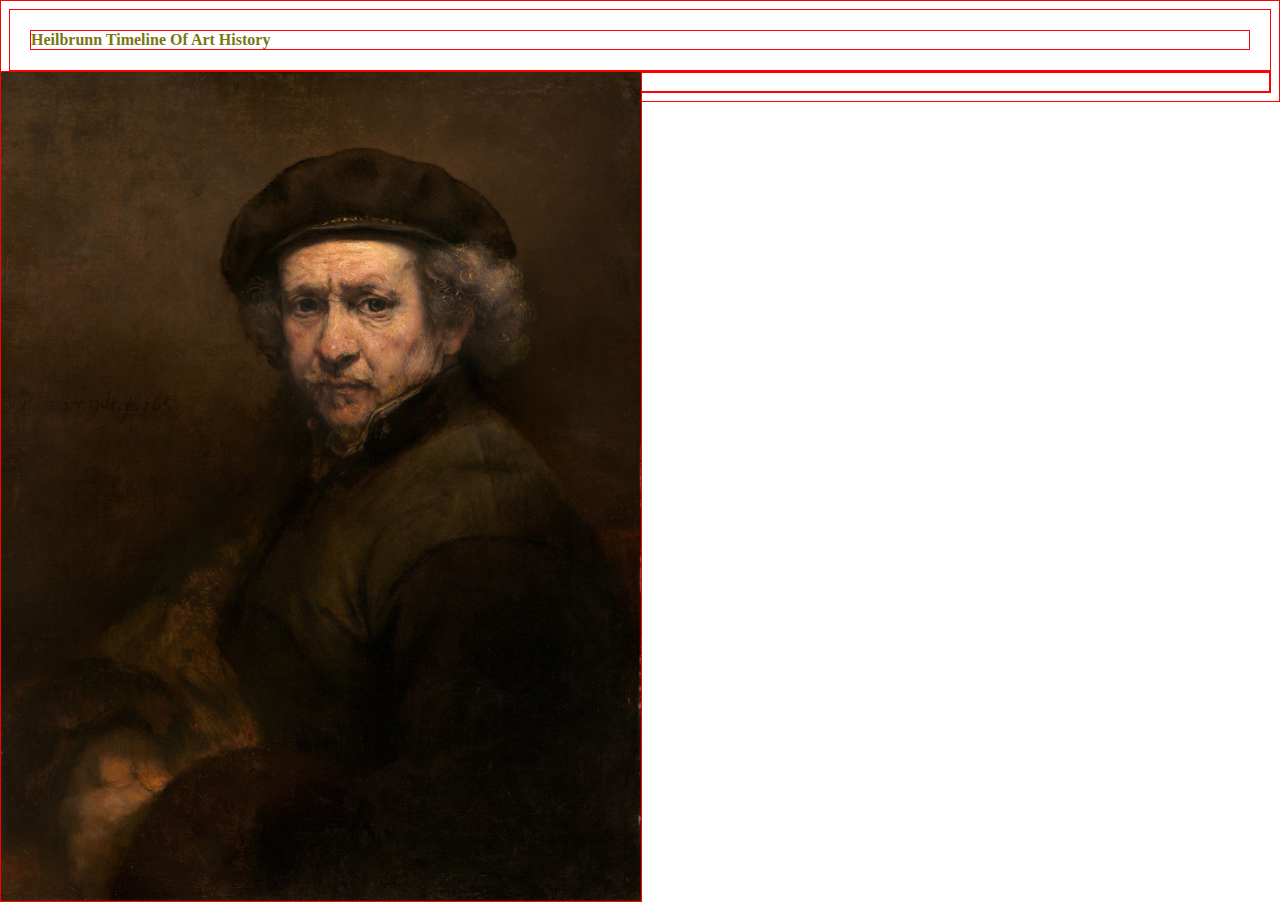
==== index.html @ 2b47fe60 "initial commit" ====
<!DOCTYPE html>
<html lang="en">

<head>
    <meta charset="UTF-8">
    <meta name="viewport" content="width=device-width, initial-scale=1.0">
    <title>Document</title>
    <style>
         *{
            border: 1px solid red;
        }

        .header {
            margin: 20px;
            color: rgb(119, 119, 21);
            font-weight: bold;
        }

        .the-strom {
            width: 50%;
            height: fit-content;
            display: inline-block;
            position: absolute;
            left: 0px;
        }

        .bottom-left {
            position: absolute;
            bottom: 0px;
            left: 0px;
        }

        .dropdown1 {
            position: relative;
            display: inline-block;
        }

        .dropdown2 {
            position: relative;
            display: inline-block;
        }

        .menu {
        color:rgb(212, 44, 212);
        text-align: 60%;
        }

        . {
            margin-right: 33.33%;
        }
    </style>
</head>

<body>
    <!-- header -->
    <p class="header">Heilbrunn Timeline Of Art History</p>
    <!-- image side -->
    <div>
        <img src="rambrandt with licensed.jpg" alt="The Storm on the Sea of Galilee" class="the-strom">
    </div>
    
    <div class="menu">
        <span class="">Baroque Era</span>
        <span>Dutch painters</span>
        <span>Search</span>
    </div>






</body>


</html>
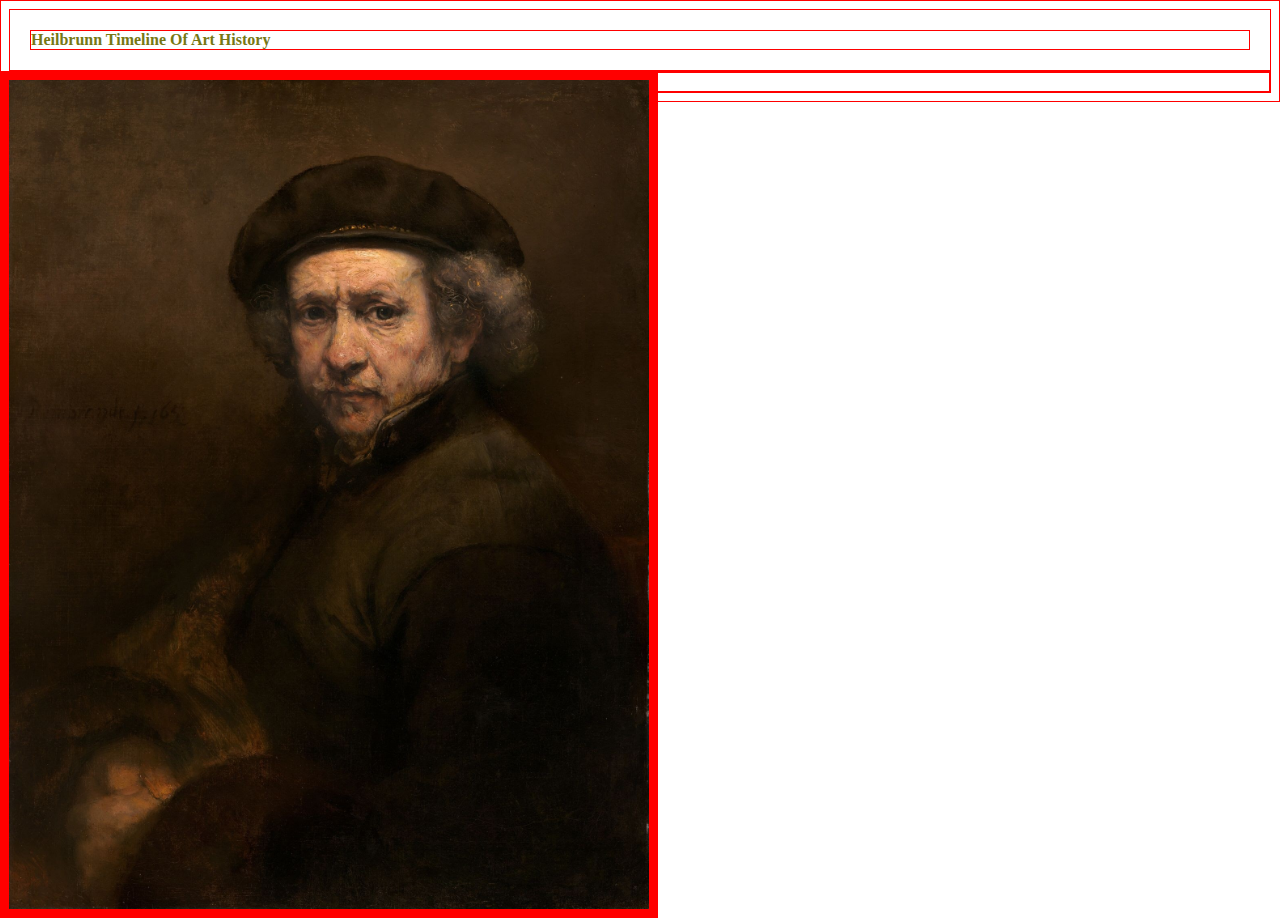
==== commit be134ffa: "1st try" ====
--- a/index.html
+++ b/index.html
@@ -6,7 +6,7 @@
     <meta name="viewport" content="width=device-width, initial-scale=1.0">
     <title>Document</title>
     <style>
-         *{
+        * {
             border: 1px solid red;
         }
 
@@ -17,17 +17,17 @@
         }
 
         .the-strom {
+            border: 9px solid red;
             width: 50%;
-            height: fit-content;
-            display: inline-block;
+            display: flex;
             position: absolute;
             left: 0px;
         }
 
         .bottom-left {
             position: absolute;
-            bottom: 0px;
-            left: 0px;
+            bottom: -345px;
+            left: 25px;
         }
 
         .dropdown1 {
@@ -41,11 +41,10 @@
         }
 
         .menu {
-        color:rgb(212, 44, 212);
-        text-align: 60%;
+            color: rgb(212, 44, 212);
         }
 
-        . {
+        .test {
             margin-right: 33.33%;
         }
     </style>
@@ -58,19 +57,12 @@
     <div>
         <img src="rambrandt with licensed.jpg" alt="The Storm on the Sea of Galilee" class="the-strom">
     </div>
-    
+
     <div class="menu">
-        <span class="">Baroque Era</span>
-        <span>Dutch painters</span>
-        <span>Search</span>
+        <span class="menu">Baroque Era</span>
+        <span class="menu">Dutch painters</span>
+        <span class="menu">Search</span>
     </div>
-
-
-
-
-
-
 </body>
 
-
 </html>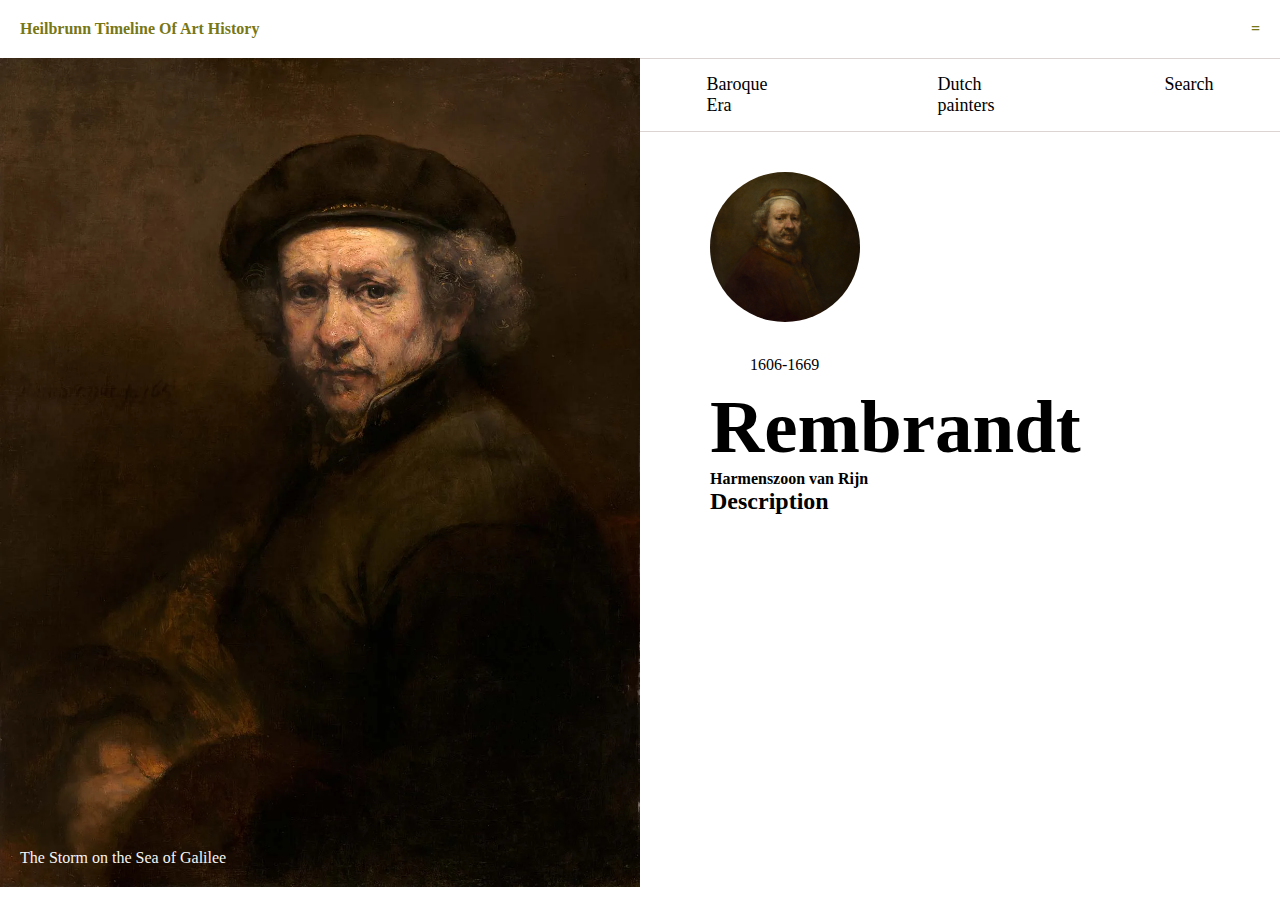
==== commit 897001e2: "just saved" ====
--- a/index.html
+++ b/index.html
@@ -3,66 +3,118 @@
 
 <head>
     <meta charset="UTF-8">
-    <meta name="viewport" content="width=device-width, initial-scale=1.0">
+    <meta name="viewport" content="width=device-width, initial-scale=2.0">
     <title>Document</title>
     <style>
         * {
-            border: 1px solid red;
+            border: px solid red;
+            margin: 0;
+            padding: 0;
         }
 
+        .container {
+            display: flex;
+        }
+
+        .padding-content {
+            padding-left: 70px;
+            padding-top: 40px;
+        }        
+
         .header {
-            margin: 20px;
+            display: flex;
+            font-weight: bold;
+            justify-content: space-between;
+            padding: 20px;
             color: rgb(119, 119, 21);
-            font-weight: bold;
+        }
+
+        .image-side {
+            position: relative;
         }
 
         .the-strom {
-            border: 9px solid red;
-            width: 50%;
+            float: left;
+            width: 100%;
+        }
+
+        .nav {
             display: flex;
-            position: absolute;
-            left: 0px;
+            justify-content: center;
+            border-bottom: 1px solid rgba(196, 181, 181, 0.589);
+            border-top: 1px solid rgba(196, 181, 181, 0.589);
+        }
+
+        .nav1 {
+            margin: 15px;
+            padding-right: 70px;
+            padding-left: 70px;
+            font-size: large;
+        }
+
+        .profile-pic {
+            width: 150px;
+            height: 150px;
+            border-radius: 50%;
+            object-fit: cover;
+            object-position: 80% 0%;
         }
 
         .bottom-left {
             position: absolute;
-            bottom: -345px;
-            left: 25px;
+            bottom: 20px;
+            left: 20px;
+            color: whitesmoke;
         }
 
-        .dropdown1 {
-            position: relative;
-            display: inline-block;
-        }
-
-        .dropdown2 {
-            position: relative;
-            display: inline-block;
-        }
-
-        .menu {
-            color: rgb(212, 44, 212);
-        }
-
-        .test {
-            margin-right: 33.33%;
-        }
     </style>
 </head>
 
 <body>
     <!-- header -->
-    <p class="header">Heilbrunn Timeline Of Art History</p>
-    <!-- image side -->
-    <div>
-        <img src="rambrandt with licensed.jpg" alt="The Storm on the Sea of Galilee" class="the-strom">
+    <div class="header">
+        <p>Heilbrunn Timeline Of Art History</p>
+        <p>=</p>
     </div>
 
-    <div class="menu">
-        <span class="menu">Baroque Era</span>
-        <span class="menu">Dutch painters</span>
-        <span class="menu">Search</span>
+    <!-- Content -->
+    <div class="container">
+        <!-- image side -->
+        <div class="image-side">
+            <div class="bottom-left">The Storm on the Sea of Galilee</div>
+            <img src="Rembrandt-van-Rijn.webp" alt="The Storm on the Sea of Galilee" class="the-strom">
+        </div>
+        <!-- Menu/Nav -->
+        <div style="width: 50%;">
+            <div class="nav">
+                <div class="nav1">Baroque Era</div>
+                <div class="nav1">Dutch painters</div>
+                <div class="nav1">Search</div>
+            </div>
+            <!-- profile image -->
+            <div class="padding-content">
+                <img src="rambrandt profile with licensed.jpg" alt="profile" class="profile-pic">
+            <!-- year -->
+                <div style="padding-left: 40px; padding-top: 30px;">1606-1669</div>
+            <!-- aka -->
+                <h1 style="padding-top: 10px; font-size: 75px">Rembrandt</h1>
+            <!-- full name -->
+                <h4>Harmenszoon van Rijn</h4>
+                <h2>Description</h2>
+
+            </div>
+        </div>
     </div>
+
+
+
+
+
+
+
+
+
+
 </body>
 
 </html>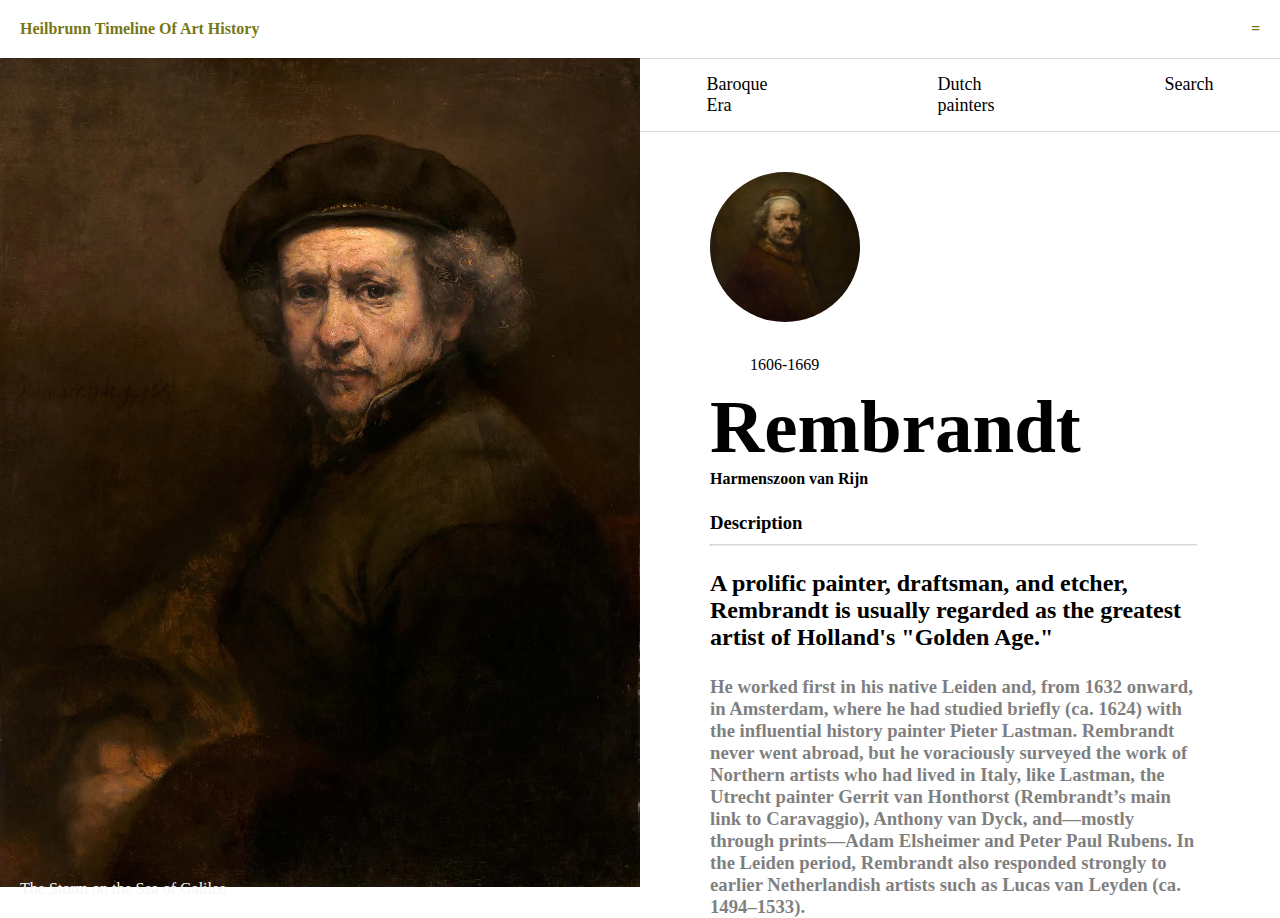
==== commit c0511663: "maybe done" ====
--- a/index.html
+++ b/index.html
@@ -5,69 +5,7 @@
     <meta charset="UTF-8">
     <meta name="viewport" content="width=device-width, initial-scale=2.0">
     <title>Document</title>
-    <style>
-        * {
-            border: px solid red;
-            margin: 0;
-            padding: 0;
-        }
-
-        .container {
-            display: flex;
-        }
-
-        .padding-content {
-            padding-left: 70px;
-            padding-top: 40px;
-        }        
-
-        .header {
-            display: flex;
-            font-weight: bold;
-            justify-content: space-between;
-            padding: 20px;
-            color: rgb(119, 119, 21);
-        }
-
-        .image-side {
-            position: relative;
-        }
-
-        .the-strom {
-            float: left;
-            width: 100%;
-        }
-
-        .nav {
-            display: flex;
-            justify-content: center;
-            border-bottom: 1px solid rgba(196, 181, 181, 0.589);
-            border-top: 1px solid rgba(196, 181, 181, 0.589);
-        }
-
-        .nav1 {
-            margin: 15px;
-            padding-right: 70px;
-            padding-left: 70px;
-            font-size: large;
-        }
-
-        .profile-pic {
-            width: 150px;
-            height: 150px;
-            border-radius: 50%;
-            object-fit: cover;
-            object-position: 80% 0%;
-        }
-
-        .bottom-left {
-            position: absolute;
-            bottom: 20px;
-            left: 20px;
-            color: whitesmoke;
-        }
-
-    </style>
+    <link rel="stylesheet" href="style.css">
 </head>
 
 <body>
@@ -100,8 +38,10 @@
                 <h1 style="padding-top: 10px; font-size: 75px">Rembrandt</h1>
             <!-- full name -->
                 <h4>Harmenszoon van Rijn</h4>
-                <h2>Description</h2>
-
+                <h3 class="description">Description</h3>
+                <hr class="line">
+                <h2 class="quote">A prolific painter, draftsman, and etcher, Rembrandt is usually regarded as the greatest artist of Holland's "Golden Age."</h2>
+                <h3 style="opacity: 50%;">He worked first in his native Leiden and, from 1632 onward, in Amsterdam, where he had studied briefly (ca. 1624) with the influential history painter Pieter Lastman. Rembrandt never went abroad, but he voraciously surveyed the work of Northern artists who had lived in Italy, like Lastman, the Utrecht painter Gerrit van Honthorst (Rembrandt’s main link to Caravaggio), Anthony van Dyck, and—mostly through prints—Adam Elsheimer and Peter Paul Rubens. In the Leiden period, Rembrandt also responded strongly to earlier Netherlandish artists such as Lucas van Leyden (ca. 1494–1533).</h3>
             </div>
         </div>
     </div>
--- a/style.css
+++ b/style.css
@@ -0,0 +1,75 @@
+        * {
+            border: px solid red;
+            margin: 0;
+            padding: 0;
+        }
+
+        .container {
+            display: flex;
+        }
+
+        .padding-content {
+            padding-left: 70px;
+            padding-top: 40px;
+            padding-right: 13%;
+        }
+
+        .header {
+            display: flex;
+            font-weight: bold;
+            justify-content: space-between;
+            padding: 20px;
+            color: rgb(119, 119, 21);
+        }
+
+        .image-side {
+            position: relative;
+        }
+
+        .the-strom {
+            float: left;
+            width: 100%;
+        }
+
+        .nav {
+            display: flex;
+            justify-content: center;
+            border-bottom: 1px solid rgba(196, 181, 181, 0.589);
+            border-top: 1px solid rgba(196, 181, 181, 0.589);
+        }
+
+        .nav1 {
+            margin: 15px;
+            padding-right: 70px;
+            padding-left: 70px;
+            font-size: large;
+        }
+
+        .profile-pic {
+            width: 150px;
+            height: 150px;
+            border-radius: 50%;
+            object-fit: cover;
+            object-position: 80% 0%;
+        }
+
+        .bottom-left {
+            position: absolute;
+            bottom: 20px;
+            left: 20px;
+            color: whitesmoke;
+        }
+
+        .line {
+            border-top: 1px solid rgba(196, 181, 181, 0.589);
+            margin-top: 2%;
+        }
+
+        .quote {
+            padding-top: 5%;
+            padding-bottom: 5%;
+        }
+
+        .description {
+            margin-top: 5%;
+        }